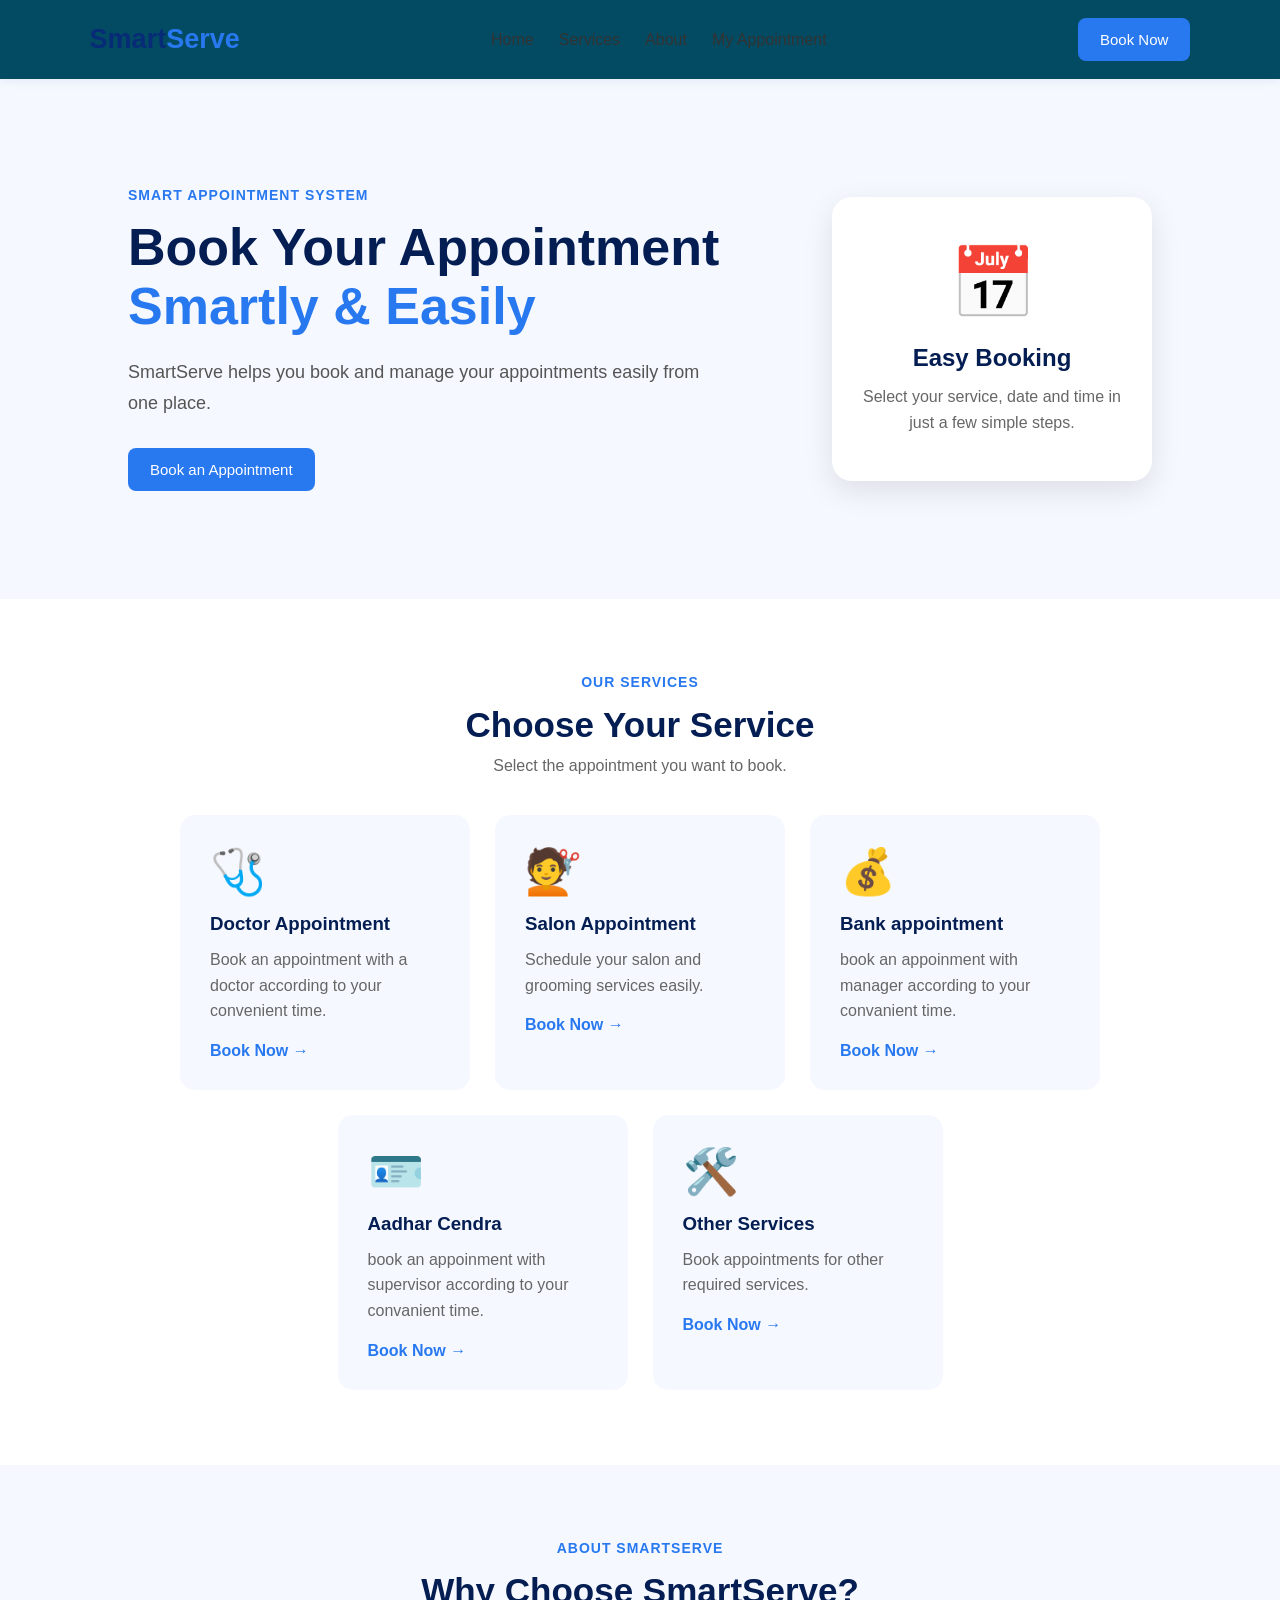
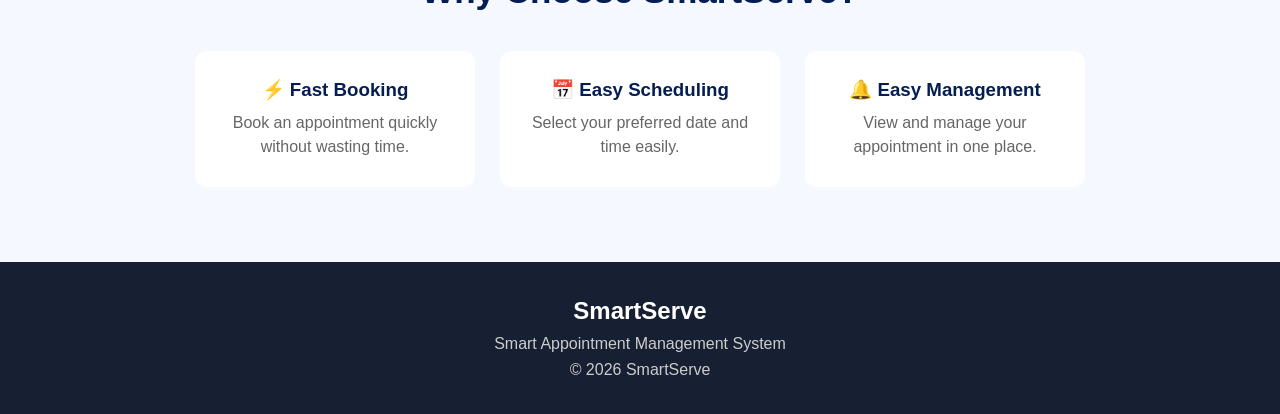
==== index.html @ a7053620 "Add files via upload" ====
<!DOCTYPE html>
<html lang="en">

<head>
    <meta charset="UTF-8">
    <meta name="viewport" content="width=device-width, initial-scale=1.0">

    <title>SmartServe</title>

    <link rel="stylesheet" href="style.css">
</head>

<body>

<!-- NAVBAR -->

<header>

    <div class="logo">
        Smart<span>Serve</span>
    </div>

    <nav>
        <a href="index.html">Home</a>
        <a href="#services">Services</a>
        <a href="#about">About</a>
        <a href="my-appointment.html">My Appointment</a>
    </nav>

    <a href="appointment.html" class="nav-btn">
        Book Now
    </a>

</header>


<!-- HERO SECTION -->

<section class="hero">

    <div class="hero-text">

        <p class="small-title">
            SMART APPOINTMENT SYSTEM
        </p>

        <h1>
            Book Your Appointment
            <span>Smartly & Easily</span>
        </h1>

        <p>
            SmartServe helps you book and manage
            your appointments easily from one place.
        </p>

        <a href="appointment.html" class="main-btn">
            Book an Appointment
        </a>

    </div>


    <div class="hero-card">

        <div class="calendar-icon">
            📅
        </div>

        <h2>
            Easy Booking
        </h2>

        <p>
            Select your service, date and time
            in just a few simple steps.
        </p>

    </div>

</section>


<!-- SERVICES -->

<section id="services" class="section">

    <p class="small-title">
        OUR SERVICES
    </p>

    <h2>
        Choose Your Service
    </h2>

    <p class="subtitle">
        Select the appointment you want to book.
    </p>


    <div class="cards">


        <div class="card">
            <div class="icon">
                🩺
            </div>
            <h3>
                Doctor Appointment
            </h3>
            <p>
                Book an appointment with a doctor
                according to your convenient time.
            </p>
            
            <a href="appointment.html">
                Book Now →
            </a></div>


        <div class="card">
            <div class="icon">
                💇
            </div>
            <h3>
                Salon Appointment
            </h3>
            <p>
                Schedule your salon and grooming
                services easily.
            </p>

            <a href="appointment.html">
                Book Now →
            </a></div>

        <div class="card"> 
         <div class="icon">
            💰
        </div>
        <h3>
              Bank appointment
        </h3>
        <p>
         book an appoinment with manager 
         according to your convanient time.  
        </p>

           <a href="appoinment.html">
            Book Now →
           </a></div>

        <div class="card">

            <div class="icon">
                🪪
            </div>
            <h3> 
                Aadhar Cendra
            </h3>
            <p>
                book an appoinment with supervisor 
                according to your convanient time.
            </p>
             <a href="appoinment.html">
                Book Now →
                </a></div>
            <div class="card">
                <div class="icon">
                    🛠️
            </div>

            <h3>
                Other Services
            </h3>

            <p>
                Book appointments for other
                required services.
            </p>

            <a href="appointment.html">
                Book Now →
            </a>

        </div>

    </div>

</section>


<!-- ABOUT -->

<section id="about" class="about">

    <p class="small-title">
        ABOUT SMARTSERVE
    </p>

    <h2>
        Why Choose SmartServe?
    </h2>


    <div class="features">

        <div>
            <h3>⚡ Fast Booking</h3>
            <p>
                Book an appointment quickly
                without wasting time.
            </p>
        </div>


        <div>
            <h3>📅 Easy Scheduling</h3>
            <p>
                Select your preferred date
                and time easily.
            </p>
        </div>


        <div>
            <h3>🔔 Easy Management</h3>
            <p>
                View and manage your
                appointment in one place.
            </p>
        </div>

    </div>

</section>


<!-- FOOTER -->

<footer>

    <h2>
        SmartServe
    </h2>

    <p>
        Smart Appointment Management System
    </p>

    <p>
        © 2026 SmartServe
    </p>

</footer>


</body>
</html>
---- style.css ----
/* =========================
   GENERAL
========================= */

* {
    margin: 0;
    padding: 0;
    box-sizing: border-box;
}

body {
    font-family: Arial, sans-serif;
    background: #f5f9ff;
    color: #041d52;
}

a {
    text-decoration: none;
}


/* =========================
   HEADER / NAVBAR
========================= */

header {
    background: rgb(3, 75, 99);
    padding: 18px 7%;

    display: flex;
    align-items: center;
    justify-content: space-between;

    box-shadow: 0 2px 10px rgba(13, 45, 134, 0.08);

    position: sticky;
    top: 0;
    z-index: 100;
}

.logo {
    font-size: 27px;
    font-weight: bold;
    color: #072b77;
}

.logo span {
    color: #2878f0;
}

nav {
    display: flex;
    gap: 25px;
}

nav a {
    color: #333;
    font-weight: 500;
}

nav a:hover {
    color: #2878f0;
}


/* =========================
   BUTTONS
========================= */

.nav-btn,
.main-btn {
    background: #2878f0;
    color: white;

    padding: 13px 22px;

    border-radius: 8px;

    border: none;

    cursor: pointer;

    display: inline-block;

    font-size: 15px;
}

.nav-btn:hover,
.main-btn:hover {
    background: #1765d1;
}

.secondary-btn {
    background: #e9f1ff;
    color: #2878f0;

    padding: 13px 22px;

    border-radius: 8px;

    display: inline-block;
}

.secondary-btn:hover {
    background: #dce9ff;
}


/* =========================
   HERO SECTION
========================= */

.hero {
    min-height: 520px;

    display: flex;

    justify-content: space-between;

    align-items: center;

    padding: 70px 10%;

    gap: 50px;
}

.hero-text {
    max-width: 600px;
}

.small-title {
    color: #2878f0;

    font-size: 14px;

    font-weight: bold;

    margin-bottom: 15px;

    letter-spacing: 1px;
}

.hero h1 {
    font-size: 52px;

    line-height: 1.15;

    margin-bottom: 20px;
}

.hero h1 span {
    display: block;

    color: #2878f0;
}

.hero-text > p:not(.small-title) {
    font-size: 18px;

    line-height: 1.7;

    margin-bottom: 30px;

    color: #555;
}


/* HERO CARD */

.hero-card {
    width: 320px;

    background: white;

    padding: 45px 30px;

    border-radius: 20px;

    text-align: center;

    box-shadow: 0 10px 30px rgba(0, 0, 0, 0.1);
}

.calendar-icon {
    font-size: 70px;

    margin-bottom: 20px;
}

.hero-card h2 {
    margin-bottom: 12px;
}

.hero-card p {
    color: #666;

    line-height: 1.6;
}


/* =========================
   SERVICES
========================= */

.section {
    background: white;

    padding: 75px 8%;

    text-align: center;
}

.section h2,
.about h2 {
    font-size: 35px;

    margin-bottom: 10px;
}

.subtitle {
    color: #666;

    margin: 12px 0 40px;
}

.cards {
    display: flex;

    justify-content: center;

    gap: 25px;

    flex-wrap: wrap;
}

.card {
    width: 290px;

    padding: 30px;

    background: #f5f9ff;

    border-radius: 15px;

    text-align: left;

    transition: 0.3s;
}

.card:hover {
    transform: translateY(-5px);

    box-shadow: 0 10px 25px rgba(0, 0, 0, 0.08);
}

.icon {
    font-size: 45px;

    margin-bottom: 15px;
}

.card h3 {
    margin-bottom: 12px;
}

.card p {
    color: #666;

    line-height: 1.6;

    margin-bottom: 18px;
}

.card a {
    color: #2878f0;

    font-weight: bold;
}


/* =========================
   ABOUT
========================= */

.about {
    padding: 75px 8%;

    text-align: center;
}

.features {
    display: flex;

    justify-content: center;

    gap: 25px;

    margin-top: 40px;

    flex-wrap: wrap;
}

.features div {
    background: white;

    padding: 28px;

    border-radius: 12px;

    width: 280px;
}

.features h3 {
    margin-bottom: 10px;
}

.features p {
    color: #666;

    line-height: 1.5;
}


/* =========================
   FOOTER
========================= */

footer {
    background: #172033;

    color: white;

    text-align: center;

    padding: 35px;
}

footer h2 {
    margin-bottom: 10px;
}

footer p {
    color: #ccc;

    margin-top: 8px;
}


/* =========================
   APPOINTMENT PAGE
========================= */

.booking-section {
    padding: 60px 20px;

    min-height: 80vh;
}

.booking-container {
    max-width: 620px;

    margin: auto;

    background: white;

    padding: 40px;

    border-radius: 18px;

    box-shadow: 0 5px 25px rgba(0, 0, 0, 0.1);
}

.booking-container h1 {
    margin-bottom: 10px;

    font-size: 35px;
}

.booking-container > p {
    color: #666;

    margin-bottom: 25px;
}

label {
    display: block;

    margin-top: 18px;

    margin-bottom: 7px;

    font-weight: bold;
}

input,
select,
textarea {
    width: 100%;

    padding: 13px;

    border: 1px solid #ddd;

    border-radius: 7px;

    font-size: 15px;

    outline: none;
}

input:focus,
select:focus,
textarea:focus {
    border-color: #2878f0;

    box-shadow: 0 0 0 2px rgba(40, 120, 240, 0.1);
}

textarea {
    height: 100px;

    resize: none;
}

.full {
    width: 100%;

    margin-top: 25px;
}


/* =========================
   CONFIRMATION PAGE
========================= */

.confirmation {
    min-height: 80vh;

    display: flex;

    justify-content: center;

    align-items: center;

    padding: 40px 20px;
}

.success-box {
    background: white;

    max-width: 600px;

    width: 100%;

    padding: 45px;

    text-align: center;

    border-radius: 18px;

    box-shadow: 0 5px 25px rgba(0, 0, 0, 0.1);
}

.success-icon {
    width: 75px;

    height: 75px;

    margin: 0 auto 20px;

    border-radius: 50%;

    background: #e5f8ea;

    color: green;

    display: flex;

    align-items: center;

    justify-content: center;

    font-size: 42px;

    font-weight: bold;
}

.success-box h1 {
    margin-bottom: 10px;
}

.success-box > p {
    color: #666;

    margin-bottom: 25px;
}

.details-box {
    background: #f5f9ff;

    padding: 25px;

    margin: 25px 0;

    border-radius: 12px;

    text-align: left;

    line-height: 2;
}

.details-box h3 {
    margin-bottom: 10px;
}

.confirmed {
    color: green;

    font-weight: bold;
}

.confirmation-buttons {
    display: flex;

    justify-content: center;

    gap: 15px;

    flex-wrap: wrap;
}


/* =========================
   MY APPOINTMENT
========================= */

.my-section {
    max-width: 800px;

    margin: 60px auto;

    padding: 20px;

    min-height: 70vh;
}

.my-section h1 {
    font-size: 38px;

    margin-bottom: 8px;
}

.my-subtitle {
    color: #666;

    margin-bottom: 30px;
}

.appointment-box {
    background: white;

    padding: 30px;

    border-radius: 18px;

    box-shadow: 0 5px 25px rgba(121, 5, 5, 0.08);
}

.appointment-header {
    display: flex;

    justify-content: space-between;

    align-items: center;

    gap: 20px;

    border-bottom: 1px solid #eee;

    padding-bottom: 20px;
}

.appointment-header h2 {
    margin-bottom: 5px;
}

.appointment-header p {
    color: #777;
}

.status {
    background: #e5f8ea;

    color: green;

    padding: 8px 14px;

    border-radius: 20px;

    font-weight: bold;
}

.appointment-details {
    display: grid;

    grid-template-columns: 1fr 1fr;

    gap: 18px;

    margin-top: 25px;
}

.detail-item {
    background: #f5f9ff;

    padding: 15px;

    border-radius: 10px;
}

.detail-item span {
    display: block;

    color: #666;

    margin-bottom: 5px;
}

.detail-item strong {
    display: block;
}

.appointment-actions {
    display: flex;

    gap: 15px;

    margin-top: 30px;

    flex-wrap: wrap;
}

.cancel-btn {
    background: #ffe8e8;

    color: #d22;

    border: none;

    padding: 13px 20px;

    border-radius: 8px;

    cursor: pointer;

    font-size: 15px;
}

.cancel-btn:hover {
    background: #ffd5d5;
}


/* NO APPOINTMENT */

.no-appointment {
    text-align: center;

    padding: 40px 20px;
}

.empty-icon {
    font-size: 55px;

    margin-bottom: 15px;
}

.no-appointment h2 {
    margin-bottom: 10px;
}

.no-appointment p {
    color: #666;

    margin-bottom: 25px;
}


/* =========================
   MOBILE RESPONSIVE
========================= */

@media (max-width: 700px) {

    header {
        flex-direction: column;

        gap: 15px;

        padding: 18px 5%;
    }

    nav {
        flex-wrap: wrap;

        justify-content: center;

        gap: 15px;
    }

    .hero {
        flex-direction: column;

        text-align: center;

        padding: 50px 7%;
    }

    .hero h1 {
        font-size: 38px;
    }

    .hero-card {
        width: 100%;

        max-width: 320px;
    }

    .booking-container {
        padding: 25px;
    }

    .booking-container h1 {
        font-size: 28px;
    }

    .success-box {
        padding: 30px 20px;
    }

    .my-section {
        margin: 30px auto;
    }

    .my-section h1 {
        font-size: 30px;
    }

    .appointment-header {
        flex-direction: column;

        align-items: flex-start;
    }

    .appointment-details {
        grid-template-columns: 1fr;
    }

    .appointment-actions {
        flex-direction: column;
    }

    .appointment-actions .main-btn,
    .cancel-btn {
        width: 100%;

        text-align: center;
    }

}
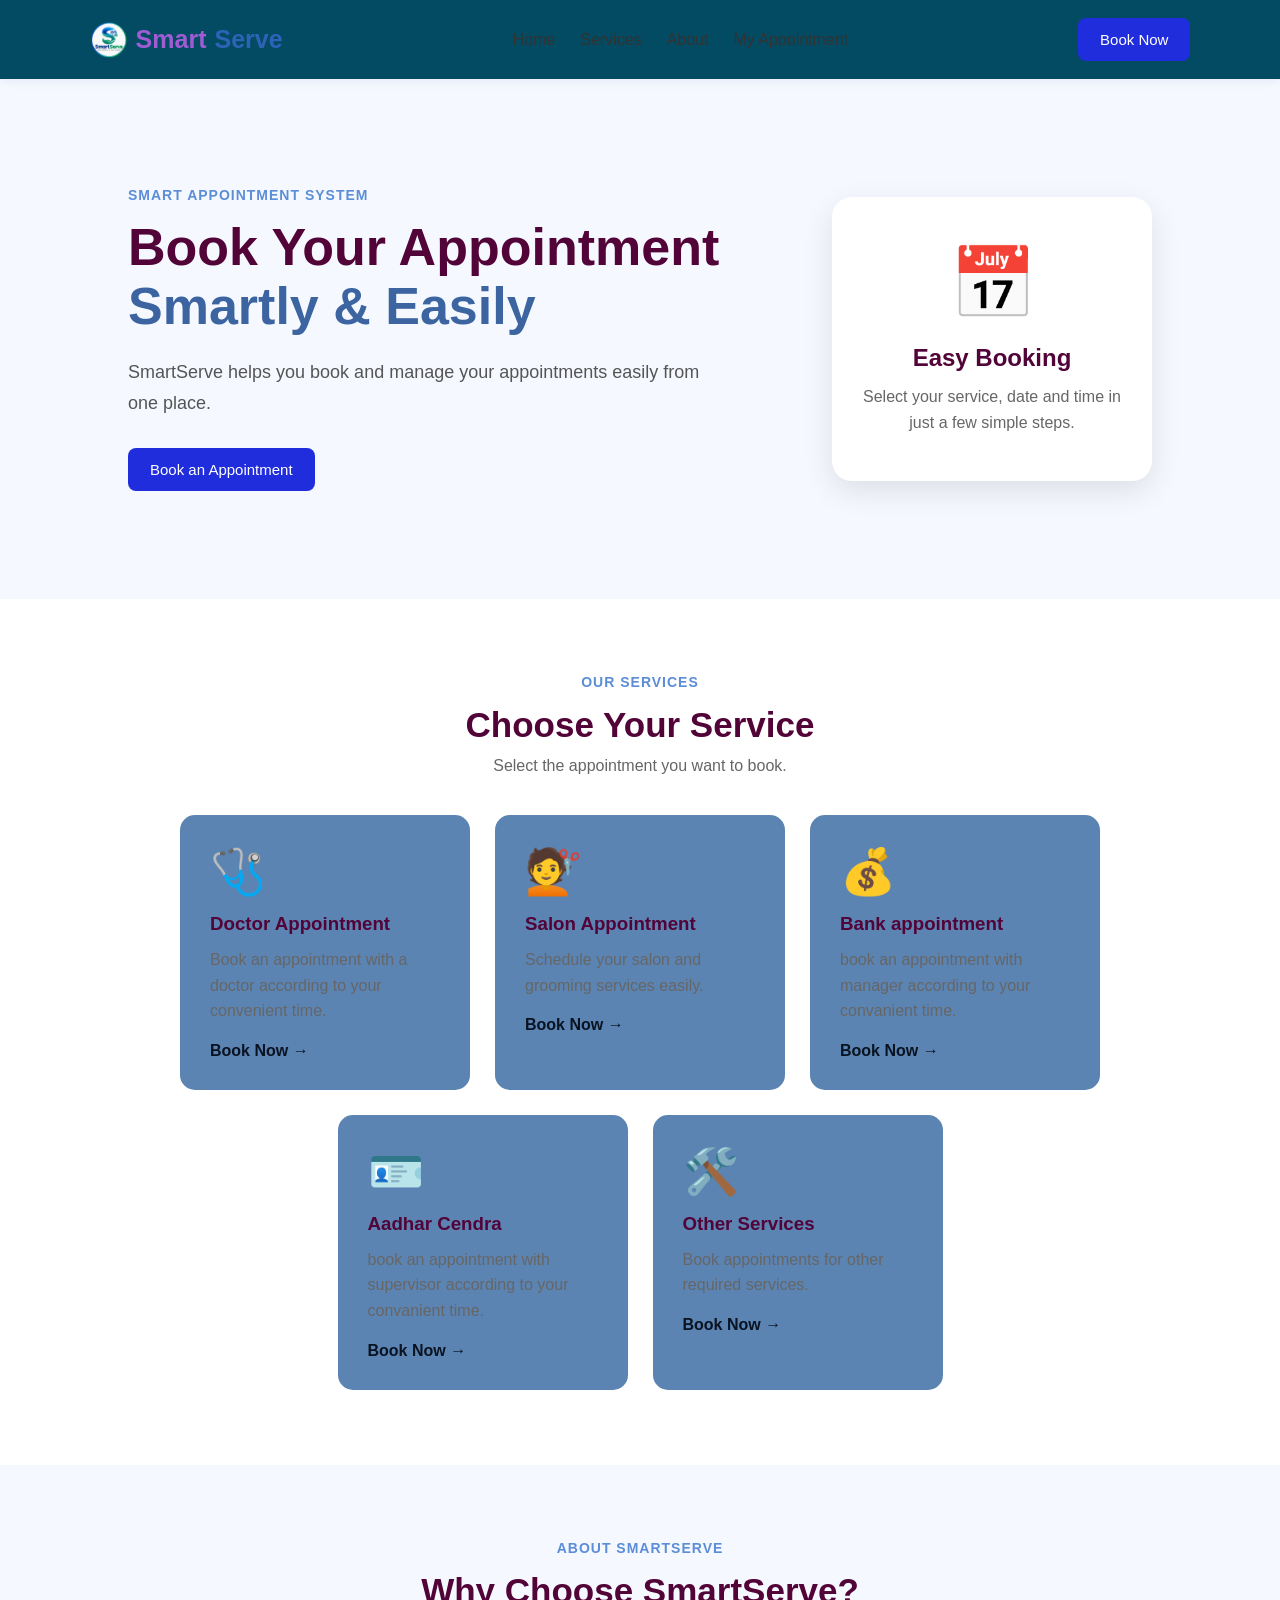
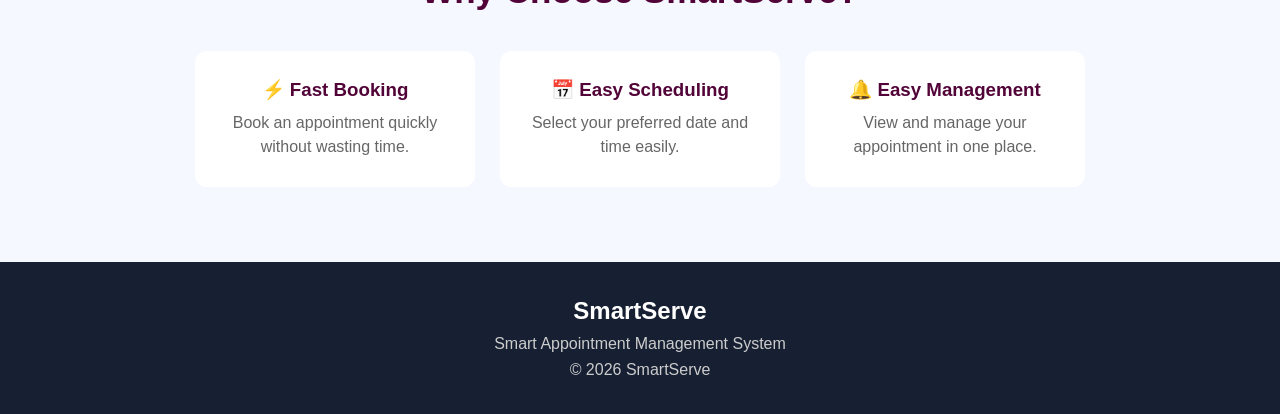
==== commit d8d7ea3c: "Add files via upload" ====
--- a/index.html
+++ b/index.html
@@ -17,6 +17,7 @@
 <header>
 
     <div class="logo">
+        <img src="logo.png" alt="SmartServe Logo">
         Smart<span>Serve</span>
     </div>
 
@@ -142,7 +143,7 @@
               Bank appointment
         </h3>
         <p>
-         book an appoinment with manager 
+         book an appointment with manager 
          according to your convanient time.  
         </p>
 
@@ -159,10 +160,10 @@
                 Aadhar Cendra
             </h3>
             <p>
-                book an appoinment with supervisor 
+                book an appointment with supervisor 
                 according to your convanient time.
             </p>
-             <a href="appoinment.html">
+             <a href="appointment.html">
                 Book Now →
                 </a></div>
             <div class="card">
--- a/style.css
+++ b/style.css
@@ -11,7 +11,7 @@
 body {
     font-family: Arial, sans-serif;
     background: #f5f9ff;
-    color: #041d52;
+    color: #520438;
 }
 
 a {
@@ -31,7 +31,7 @@
     align-items: center;
     justify-content: space-between;
 
-    box-shadow: 0 2px 10px rgba(13, 45, 134, 0.08);
+    box-shadow: 0 2px 10px rgba(10, 41, 128, 0.08);
 
     position: sticky;
     top: 0;
@@ -39,13 +39,25 @@
 }
 
 .logo {
-    font-size: 27px;
+    font-size: 25px;
     font-weight: bold;
-    color: #072b77;
+    color: #9f5cd5;
+    display: flex;
+    align-items: center;
+    gap: 8px;
+}
+
+.logo img {
+  width: 45px;
+  height: 45px;
+  max-width: 45px;
+  max-height: 45px;
+  border-radius: 50%;
+  object-fit: cover;
 }
 
 .logo span {
-    color: #2878f0;
+    color: #2c63b7;
 }
 
 nav {
@@ -69,7 +81,7 @@
 
 .nav-btn,
 .main-btn {
-    background: #2878f0;
+    background: #202ddd;
     color: white;
 
     padding: 13px 22px;
@@ -87,12 +99,12 @@
 
 .nav-btn:hover,
 .main-btn:hover {
-    background: #1765d1;
+    background: #7f46a5;
 }
 
 .secondary-btn {
     background: #e9f1ff;
-    color: #2878f0;
+    color: #508de9;
 
     padding: 13px 22px;
 
@@ -129,7 +141,7 @@
 }
 
 .small-title {
-    color: #2878f0;
+    color: #5c8dd7;
 
     font-size: 14px;
 
@@ -151,7 +163,7 @@
 .hero h1 span {
     display: block;
 
-    color: #2878f0;
+    color: #3b64a0;
 }
 
 .hero-text > p:not(.small-title) {
@@ -238,7 +250,7 @@
 
     padding: 30px;
 
-    background: #f5f9ff;
+    background: #5b84b3;
 
     border-radius: 15px;
 
@@ -250,7 +262,7 @@
 .card:hover {
     transform: translateY(-5px);
 
-    box-shadow: 0 10px 25px rgba(0, 0, 0, 0.08);
+    box-shadow: 0 10px 25px rgba(32, 17, 17, 0.08);
 }
 
 .icon {
@@ -272,7 +284,7 @@
 }
 
 .card a {
-    color: #2878f0;
+    color: #091321;
 
     font-weight: bold;
 }
@@ -767,4 +779,12 @@
         text-align: center;
     }
 
+}
+.logo img {
+    width: 38px !important;
+    height: 38px !important;
+    max-width: 38px !important;
+    border-radius: 50%;
+    object-fit: cover;
+    display: inline-block;
 }
